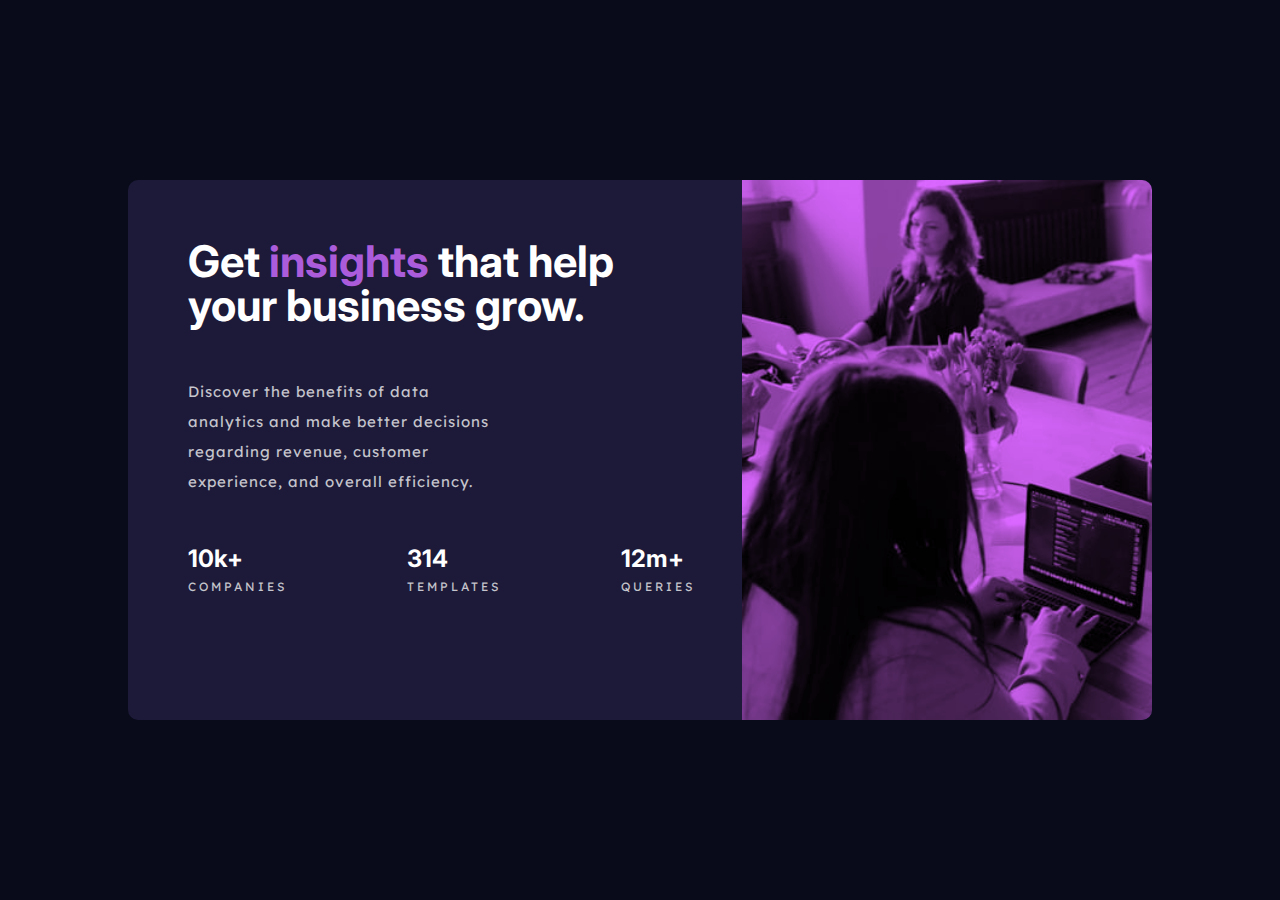
==== stats-preview-card/index.html @ ae2c38fe "Final desktop design" ====
<!DOCTYPE html>
<html lang="en">
<head>
  <meta charset="UTF-8">
  <meta name="viewport" content="width=device-width, initial-scale=1.0"> <!-- displays site properly based on user's device -->

  <link rel="icon" type="image/png" sizes="32x32" href="./images/favicon-32x32.png">
  
  <title>Frontend Mentor | Stats preview card component</title>

  <link rel="stylesheet" href="reset.css">
  <link rel="stylesheet" href="style.css">
</head>
<body>

  <main>
    <div class="main-card">
      <div class="image">
        <img src="images/image-header-desktop.jpg" alt="people at meeting">
      </div>

      <div class="text-content">
        <div class="text-box">
          <h1>Get <strong>insights</strong> that help your business grow.</h1>

          <p>Discover the benefits of data analytics and make better decisions regarding revenue, customer experience, and overall efficiency.</p>
        
          <div class="stats">
            <div class="companies stat-card">
              <h2>10k+</h2>
              <h3>companies</h3>
            </div>
            <div class="templates stat-card">
              <h2>314</h2>
              <h3>templates</h3>
            </div>
            <div class="queries stat-card">
              <h2>12m+</h2>
              <h3>queries</h3>
            </div>
          </div>
        </div>
      </div>
    </div>
  </main>
</body>
</html>
---- stats-preview-card/style.css ----
@import url('https://fonts.googleapis.com/css2?family=Inter:wght@400;700&family=Lexend+Deca&display=swap');

:root {
    --very-dark-blue: hsl(233, 47%, 7%);
    --dark-desaturated-blue: hsl(244, 37%, 16%);
    --soft-violet: hsl(277, 64%, 61%);
    --white: hsl(0, 0%, 100%);
    --slightly-transparent-white-main: hsl(0, 0%, 100%, 0.75);
    --slightly-transparent-white-heading: hsl(0, 0%, 100%, 0.6);
}

body {
    align-items: center;
    background-color: var(--very-dark-blue);
    display: flex;
    justify-content: center;
    font-size: 15px;
    min-height: 100vh;
    min-width: 100vw;
}

main {
    background-color: var(--dark-desaturated-blue);
    border-radius: 10px;
    height: 60vh;
    overflow: hidden;
    width: 80vw;
}

.main-card {
    /* border: 5px solid red; */
    height: 100%;
}

.image {
    height: 100%;
    float: right;
    width: 40%;
}

.image img {
    height: 100%;
    filter: grayscale(100%) brightness(50%) sepia(40%) hue-rotate(-120deg) saturate(900%) contrast(1);
}

.text-content {
    height: 100%;
    width: 60%;
    /* padding: 60px; */
}

.text-box {
    padding: 60px 120px 0px 60px;
}

.text-content h1 {
    color: var(--white);
    font-size: 2.9em;
    font-family: 'Inter';
    font-weight: 700;
}

.text-content h1 > strong {
    color: var(--soft-violet);
}

.text-box p {
    color: var(--slightly-transparent-white-main);
    font-family: 'Lexend Deca', sans-serif;
    letter-spacing: 1px;
    line-height: 2em;
    margin: 50px 0px;
    padding: 0px 120px 0px 0px;
}

.stats {
    display: flex;
    flex-direction: row;
    width: 100%;
}

.stat-card {
    padding: 0px 120px 0px 0px;
}

.stat-card h2 {
    color: var(--white);
    font-family: 'Inter', sans-serif;
    font-size: 1.6em;
    font-weight: 700;
}

.stat-card h3 {
    color: var(--slightly-transparent-white-main);
    font-family: 'Lexend Deca', sans-serif;
    font-size: 0.8em;
    letter-spacing: 3px;
    padding: 10px 0px;
    text-transform: uppercase;
}
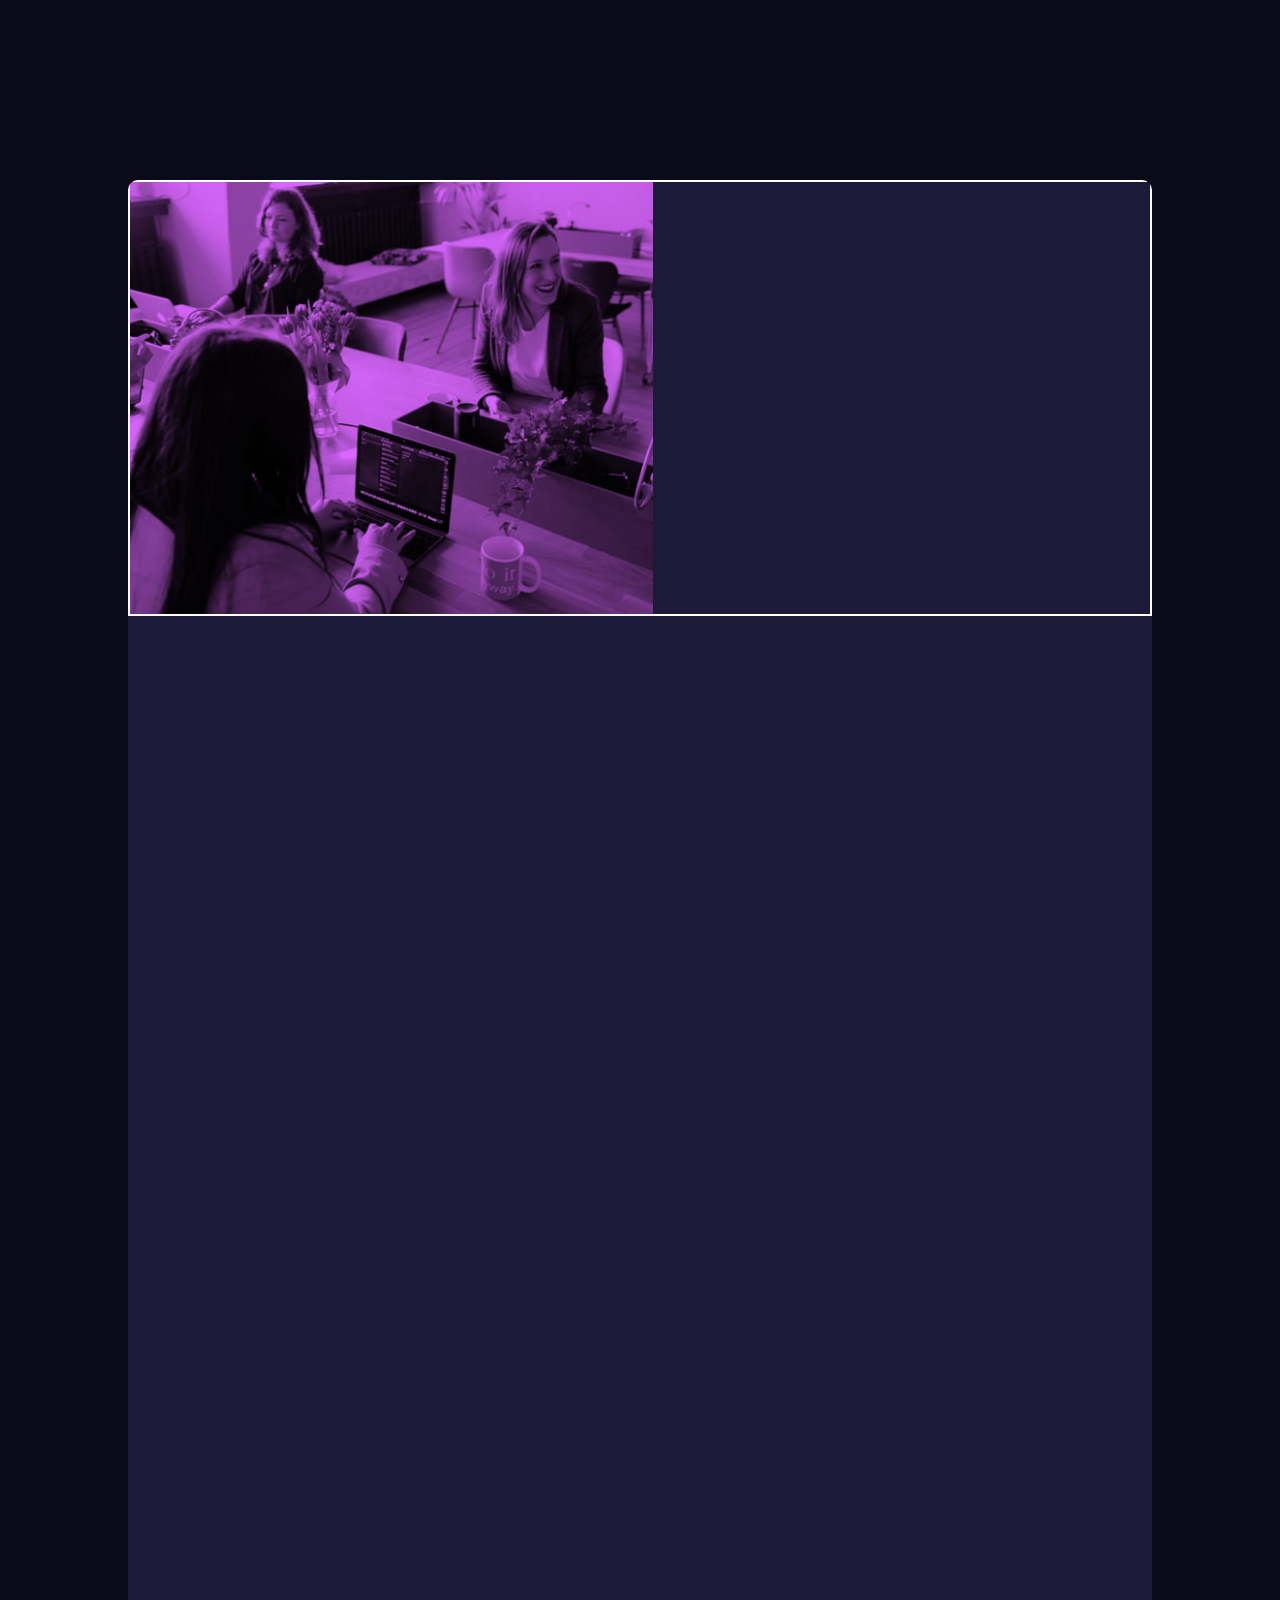
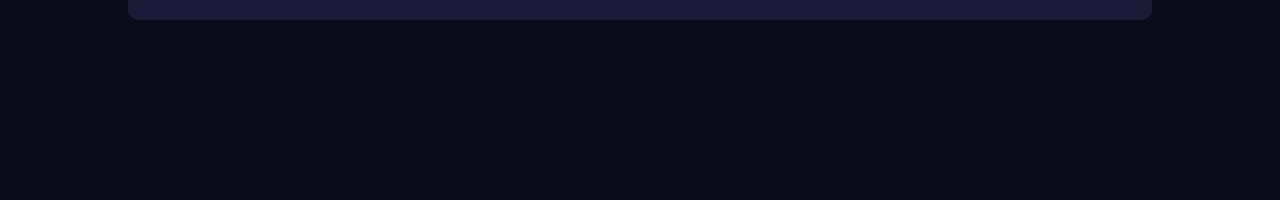
==== commit 7bc3c1fb: "starting mobile design" ====
--- a/stats-preview-card/index.html
+++ b/stats-preview-card/index.html
@@ -16,6 +16,7 @@
   <main>
     <div class="main-card">
       <div class="image">
+        <source media="(min-width: 375px)" src="images/image-header-mobile.jpg">
         <img src="images/image-header-desktop.jpg" alt="people at meeting">
       </div>
 
--- a/stats-preview-card/style.css
+++ b/stats-preview-card/style.css
@@ -28,7 +28,6 @@
 }
 
 .main-card {
-    /* border: 5px solid red; */
     height: 100%;
 }
 
@@ -97,4 +96,34 @@
     letter-spacing: 3px;
     padding: 10px 0px;
     text-transform: uppercase;
+}
+
+@media screen and (min-width: 375px) {
+    body {
+        flex-direction: column;
+        height: 200vh;
+    }
+
+    main {
+        height: 160vh;
+    }
+
+    .main-card {
+        display: flex;
+        flex-direction: row;
+    }
+
+    .text-content {
+        display: none;
+    }
+
+    .image {
+        border: 2px solid white;
+        height: 30%;
+        width: 100%;
+    }
+
+    .image img {
+        /* display: none; */
+    }
 }